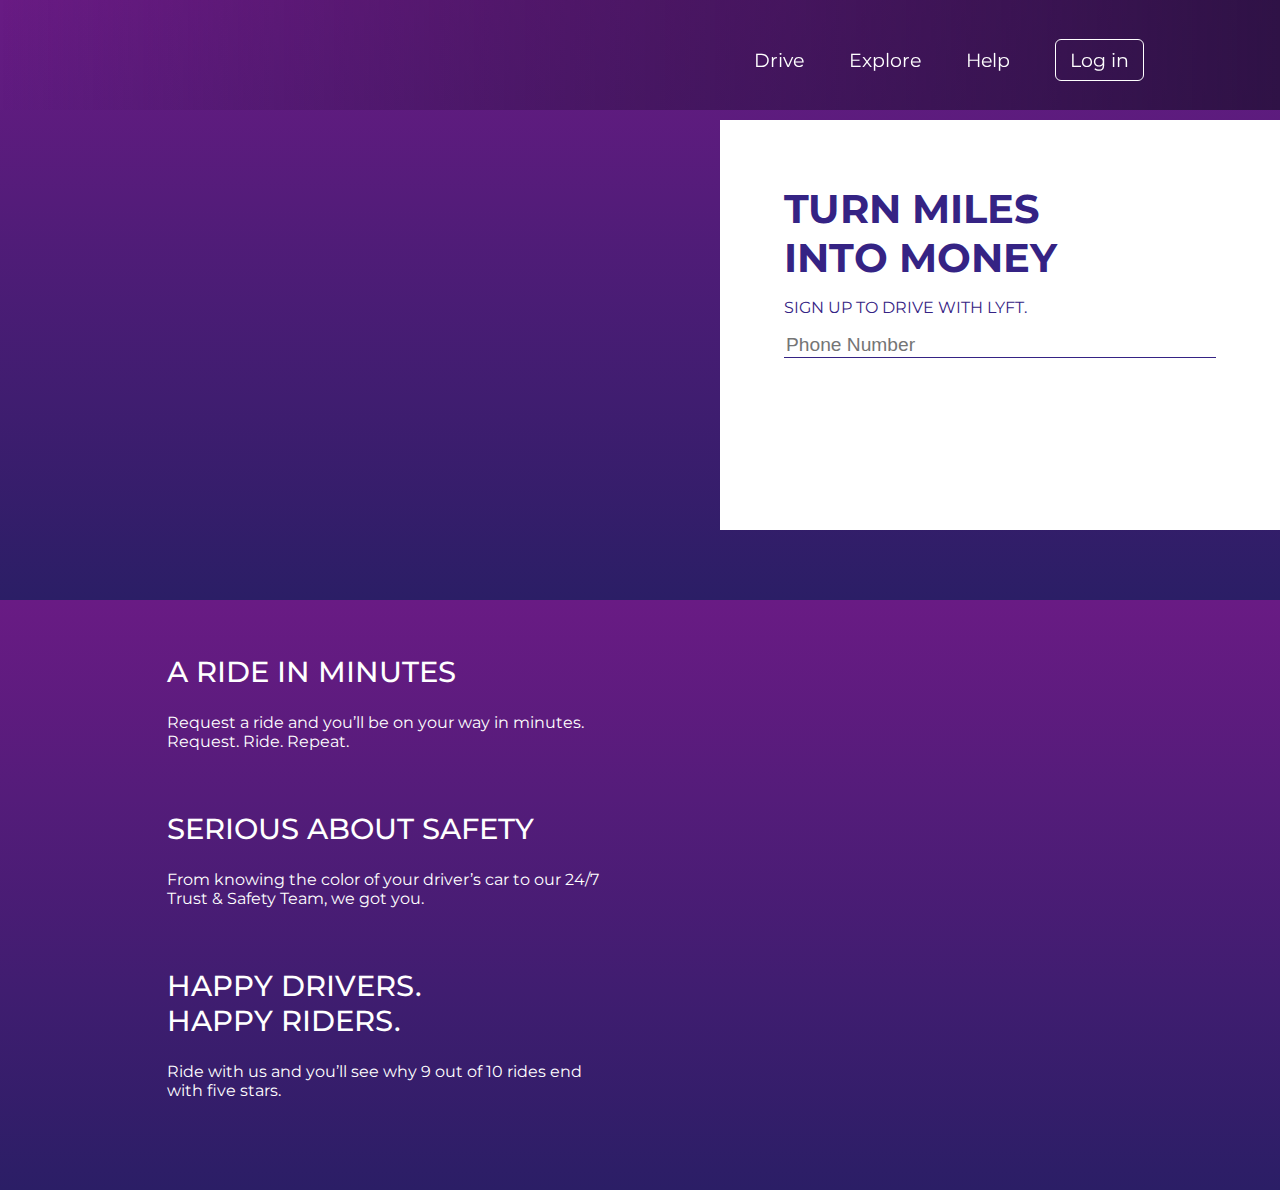
==== index.html @ 68205a85 "Desarrollo header, formulario y seccion aplicacion movil" ====
<!DOCTYPE html>
<html lang="en">
<head>
	<meta charset="UTF-8">
	<title>A ride whenever you need one - Lyft</title>
	<link rel="stylesheet" href="css/main.css">
	<link rel="shortcut icon" href="favicon.ico" type="image/x-icon">
	<link href="https://fonts.googleapis.com/css?family=Montserrat:400,500,700" rel="stylesheet">
	<script src="https://use.fontawesome.com/5317c4f18c.js"></script>
</head>
<body>
	<header>
		<nav>
			<div class="logo"><a href=""><img src="assets/images/logo-white.png" alt=""></a></div>
			<div class="menu"><a href="#">Drive</a>
				<a href="#">Explore</a>
				<a href="#">Help</a>
				<a href="#">Log in</a>
			</div>
		</nav>
		<div class="intro-section"></div>
		<div class="signup-subsection">
			<h1>TURN MILES </h1> 
			<h1>INTO MONEY</h1> 
			<p>SIGN UP TO DRIVE WITH LYFT.</p>
			<form>
				<input type="tel" placeholder="Phone Number">
			</form>
		</div>
	</header>
	<main>  
		<div class="app-section">
			<div class="content">
				<h2>A RIDE IN MINUTES</h2>
				<p>Request a ride and you’ll be on your way in minutes. Request. Ride. Repeat.</p>
				<h2>SERIOUS ABOUT SAFETY</h2>
				<p>From knowing the color of your driver’s car to our 24/7 Trust & Safety Team, we got you.</p>
				<h2>HAPPY DRIVERS.<br>HAPPY RIDERS.</h2>
				<p>Ride with us and you’ll see why 9 out of 10 rides end with five stars.</p>
			</div>
			<img src="assets/images/phone.png" alt="">
		</div>
		
	</main>
	
</body>
</html>
---- css/main.css ----
* {
	-webkit-box-sizing: border-box;
	-moz-box-sizing: border-box;
	box-sizing: border-box;
}

*:before, *:after {
	-webkit-box-sizing: border-box;
	-moz-box-sizing: border-box;
	box-sizing: border-box;
}

body {
	margin: 0 auto;
	font-size: 16px;
	font-family: 'Montserrat', sans-serif;
}

h1 {
	text-transform: uppercase;
	font-size: 2.5em;
	margin: 0;
}

h2 {
	text-transform: uppercase;
	font-size: 1.8em;
	font-weight: 500;
}
/* Menu navegacion Sitio */

header {
	width: 100%;
	height: 600px;
	background: -moz-linear-gradient(#691b84,#2b1e66);
    background: -webkit-linear-gradient(#691b84, #2b1e66);
    background: -o-linear-gradient(#691b84, #2b1e66);
    background: linear-gradient(#691b84, #2b1e66);	
    z-index: 1;
}

nav {
	width: 100%;
	height: 110px;
	background: -moz-linear-gradient(left,transparent,#2f1246);
    background: -webkit-linear-gradient(left,transparent, #2f1246);
    background: -o-linear-gradient(left,transparent, #2f1246);
    background: linear-gradient(left,transparent, #2f1246);
	display: table;
	vertical-align: middle;
	position: fixed;
	z-index: 4;
}

.logo a {
	width: 55%;
	font-size: 2em;
	color: #fff;
	text-decoration: none;
	display: table-cell;
	text-align: center;
}

.logo img {
	width: 64px;
	height: auto;
	margin-left: 80px;
	margin-top: 40px;
	display: table-cell;
	vertical-align: middle;
}

.menu {
	width: 45%;
	padding-left: 30px;
	padding-top: 10px;
	font-family: 'Montserrat', sans-serif;
	font-size: 1.2em;
	display: table-cell;
	vertical-align: middle;
	text-align: left;
}

.menu a {
	margin: 20px;
	color: #fff;
	text-decoration: none;
}

.menu a:hover {
	color: #ff00bf;
}

.menu a:last-child {
	border: 1px solid #fff;
	padding: 8px 14px;
	border-radius: 6px;
}

.menu a:last-child:hover {
	color: #ff00bf;
	border: 1px solid #ff00bf;
	padding: 8px 14px;
	border-radius: 6px;
}

.intro-section {
	width: 100%;
	height: 776px;
	background-image: url(../assets/images/hero.gif);
	background-size: 100%;
	background-repeat: no-repeat;
	position: absolute;
	top: -110px;
	z-index: 2;
}

.signup-subsection {
	width: 560px;
	height: 410px;
	padding: 64px;
	background-color: #fff;
	position: absolute;
	right: 0px;
	top: 120px;
	z-index: 3;
	color: #352384;
}

.signup-subsection input {
	width: 100%;
	border: none;
	border-bottom: 1px solid #352384;
	outline: 0;
	font-size: 1.2em;
}
/* Seccion Caracteristicas Servicio */

.app-section {
	width: 100%;
	min-height: 200px;
	padding: 30px;
	color: #fff;
	display: table;
	vertical-align: middle;
	text-align: center;
	background: -moz-linear-gradient(#691b84,#2b1e66);
    background: -webkit-linear-gradient(#691b84, #2b1e66);
    background: -o-linear-gradient(#691b84, #2b1e66);
    background: linear-gradient(#691b84, #2b1e66);	
}

.app-section img {
	width: 40%;
	height: auto;
	padding: 0px 20px;
	display: inline-block;
}
.content {
	width: 40%;
	margin-right: 10px;
	padding: 0px 20px;
	display: inline-block;
	vertical-align: top;
	text-align: left;
}

.content p {
	margin-bottom: 60px;
}
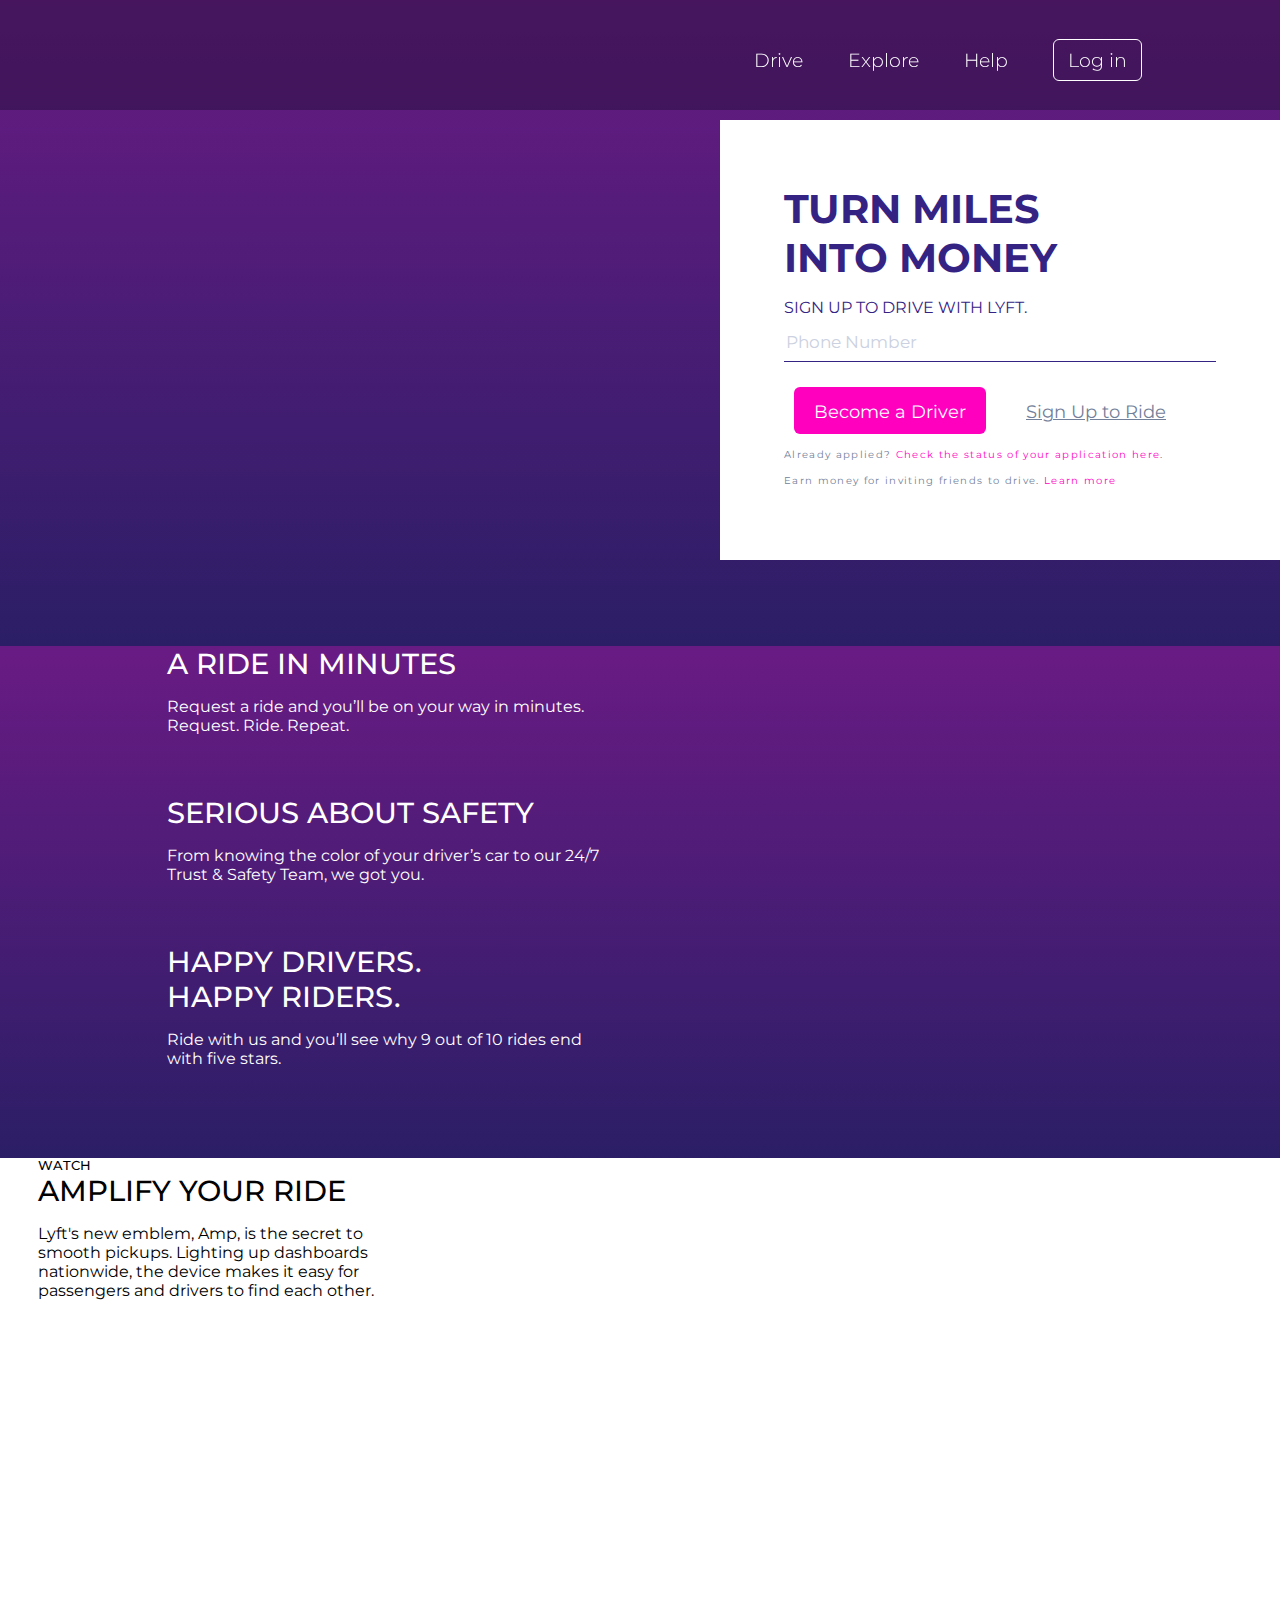
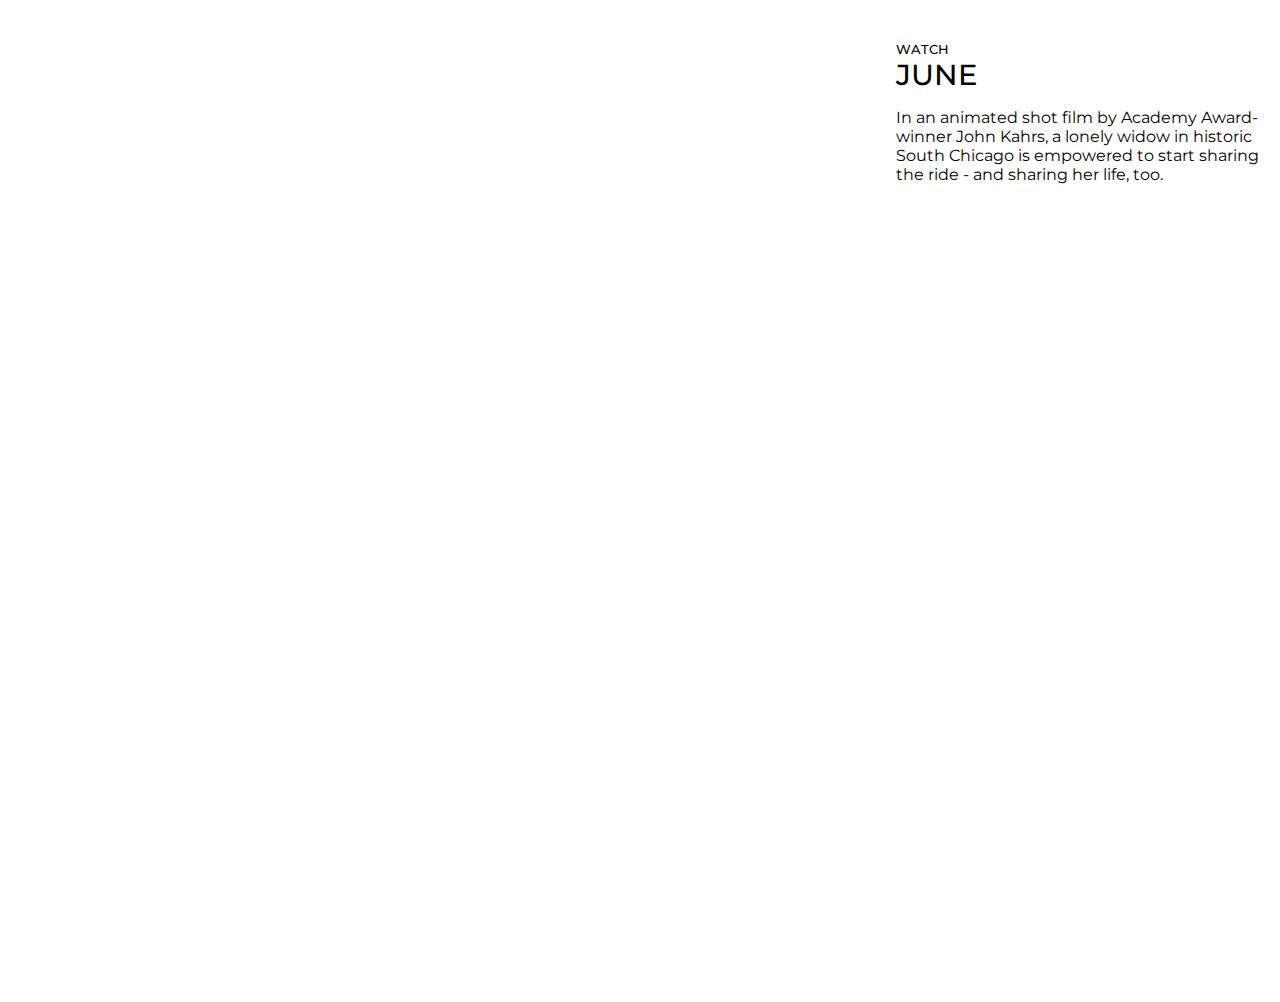
==== commit 852e9c74: "Correcciones Header (menu nav, background), cuadro de registro, se agrega seccion videos" ====
--- a/index.html
+++ b/index.html
@@ -5,7 +5,7 @@
 	<title>A ride whenever you need one - Lyft</title>
 	<link rel="stylesheet" href="css/main.css">
 	<link rel="shortcut icon" href="favicon.ico" type="image/x-icon">
-	<link href="https://fonts.googleapis.com/css?family=Montserrat:400,500,700" rel="stylesheet">
+	<link href="https://fonts.googleapis.com/css?family=Montserrat:300,400,500,700" rel="stylesheet">
 	<script src="https://use.fontawesome.com/5317c4f18c.js"></script>
 </head>
 <body>
@@ -24,8 +24,13 @@
 			<h1>INTO MONEY</h1> 
 			<p>SIGN UP TO DRIVE WITH LYFT.</p>
 			<form>
-				<input type="tel" placeholder="Phone Number">
+				<input type="number" type="tel" placeholder="Phone Number">
 			</form>
+			<div class="btn-register"><a href="#">Become a Driver</a></div> <div class="btn-login">
+			<a href="#">Sign Up to Ride</a></div>
+			<div class="text-info">Already applied? <a href="#">Check the status of your application here</a>.</div>
+			<div class="text-info">Earn money for inviting friends to drive. <a href="">Learn more</a></div>
+			</div>
 		</div>
 	</header>
 	<main>  
@@ -40,6 +45,28 @@
 			</div>
 			<img src="assets/images/phone.png" alt="">
 		</div>
+		<section class="watch-1">
+			<div class="description-video">
+				<h6>Watch</h6>
+				<h2>Amplify Your Ride</h2>
+				<p>Lyft's new emblem, Amp, is the secret to smooth pickups. Lighting up dashboards nationwide, the device makes it easy for passengers and drivers to find each other.</p>
+			</div>
+				<iframe width="854" height="480" src="https://www.youtube.com/embed/fLSmUWOYpKw?rel=0" frameborder="0" allowfullscreen></iframe>
+		</section>
+		<section class="watch-2">
+			<div class="video">
+			<div class="description-video">
+				<h6>Watch</h6>
+				<h2>June</h2>
+				<p>In an animated shot film by Academy Award-winner John Kahrs, a lonely widow in historic South Chicago is empowered to start sharing the ride - and sharing her life, too.</p>
+			</div>
+			</div>
+		</section>
+		<section class="watch-3">
+			<div class="description-video"></div>
+			<div class="video"></div>
+		</section>	
+		</div>
 		
 	</main>
 	
--- a/css/main.css
+++ b/css/main.css
@@ -16,6 +16,7 @@
 	font-family: 'Montserrat', sans-serif;
 }
 
+/* Tamaño fuentes principales */
 h1 {
 	text-transform: uppercase;
 	font-size: 2.5em;
@@ -26,12 +27,20 @@
 	text-transform: uppercase;
 	font-size: 1.8em;
 	font-weight: 500;
+	margin: 0;
+}
+
+h6 {
+	text-transform: uppercase;
+	font-size: 0.8em;
+	font-weight: 500;
+	margin: 0;
 }
 /* Menu navegacion Sitio */
 
 header {
 	width: 100%;
-	height: 600px;
+	height: 646px;
 	background: -moz-linear-gradient(#691b84,#2b1e66);
     background: -webkit-linear-gradient(#691b84, #2b1e66);
     background: -o-linear-gradient(#691b84, #2b1e66);
@@ -42,10 +51,11 @@
 nav {
 	width: 100%;
 	height: 110px;
-	background: -moz-linear-gradient(left,transparent,#2f1246);
-    background: -webkit-linear-gradient(left,transparent, #2f1246);
-    background: -o-linear-gradient(left,transparent, #2f1246);
-    background: linear-gradient(left,transparent, #2f1246);
+	background-color: rgba(46, 18, 68, 0.6);
+	/*background: -moz-linear-gradient(#2f1246,transparent);
+    background: -webkit-linear-gradient( #2f1246,transparent);
+    background: -o-linear-gradient(#2f1246,transparent);
+    background: linear-gradient( #2f1246,transparent);*/
 	display: table;
 	vertical-align: middle;
 	position: fixed;
@@ -54,7 +64,6 @@
 
 .logo a {
 	width: 55%;
-	font-size: 2em;
 	color: #fff;
 	text-decoration: none;
 	display: table-cell;
@@ -75,6 +84,7 @@
 	padding-left: 30px;
 	padding-top: 10px;
 	font-family: 'Montserrat', sans-serif;
+	font-weight: 300;
 	font-size: 1.2em;
 	display: table-cell;
 	vertical-align: middle;
@@ -119,6 +129,7 @@
 	width: 560px;
 	height: 410px;
 	padding: 64px;
+	display: table;
 	background-color: #fff;
 	position: absolute;
 	right: 0px;
@@ -127,19 +138,106 @@
 	color: #352384;
 }
 
+.signup-subsection form {
+	display: block;
+	margin-bottom: 15px;
+}
+
 .signup-subsection input {
 	width: 100%;
+	padding-bottom: 10px;
 	border: none;
 	border-bottom: 1px solid #352384;
 	outline: 0;
+	resize: none;
+	font-size: 0.9em;
+	color: #352384;
+}
+
+input[type=number]::-webkit-inner-spin-button, 
+input[type=number]::-webkit-outer-spin-button { 
+  -webkit-appearance: none; 
+  margin: 0; 
+}
+
+input::placeholder {
+	font-family: 'Montserrat', sans-serif;
 	font-size: 1.2em;
+	color: #cbd1e0;
+}
+
+.text-info {
+	padding: 5px 0px 10px 0px;
+	color: #728099;
+	font-size: 0.6em;
+	letter-spacing: 1pt;
+}
+
+.text-info a {
+	color: #ff00bf;
+	text-decoration: none;
+}
+
+.text-info a:hover {
+	color: #b30086;
+	text-decoration: underline;
+}
+
+.signup-subsection p:first-child {
+	text-transform: uppercase;
+	font-size: 0.9em;
+	letter-spacing: 1pt;
+}
+
+/* Boton Registro conductor */
+
+.btn-register {
+	margin: 10px;
+	padding: 12px 20px;
+	display: inline-block;
+	background-color: #ff00bf;
+	font-size: 1.1em;
+	font-weight: 400;
+	cursor: pointer;
+	border-radius: 6px;
+}
+
+.btn-register a {
+	color: #fff;
+	text-decoration: none;
+	text-align: center;
+	vertical-align: middle;
+}
+
+/* Boton inicio de sesion en cuenta */
+
+.btn-login {
+	margin: 10px;
+	padding: 12px 20px;
+	display: inline-block;
+	font-size: 1.1em;
+	font-weight: 400;
+	cursor: pointer;
+	text-align: center;
+	vertical-align: middle;
+	border-radius: 6px;
+}
+
+.btn-login a {
+	color: #728099;
+	text-decoration: underline;
+}
+
+.btn-login a:hover {
+	color: #b30086;
 }
 /* Seccion Caracteristicas Servicio */
 
 .app-section {
 	width: 100%;
-	min-height: 200px;
-	padding: 30px;
+	min-height: 300px;
+	height: auto;
+	padding: 0px 30px 30px 30px;
 	color: #fff;
 	display: table;
 	vertical-align: middle;
@@ -148,6 +246,7 @@
     background: -webkit-linear-gradient(#691b84, #2b1e66);
     background: -o-linear-gradient(#691b84, #2b1e66);
     background: linear-gradient(#691b84, #2b1e66);	
+
 }
 
 .app-section img {
@@ -168,3 +267,21 @@
 .content p {
 	margin-bottom: 60px;
 }
+
+/* Seccion videos */ 
+
+.watch-1, .watch-2, .watch-3 {
+	width: 100%;
+	min-height: auto;
+	padding: 0px;
+	display: inline-block;
+	text-align: right;
+}
+
+.description-video {
+	width: 30%;
+	height: 480px;
+	display: inline-block;
+	text-align: left;
+	vertical-align: top;
+}
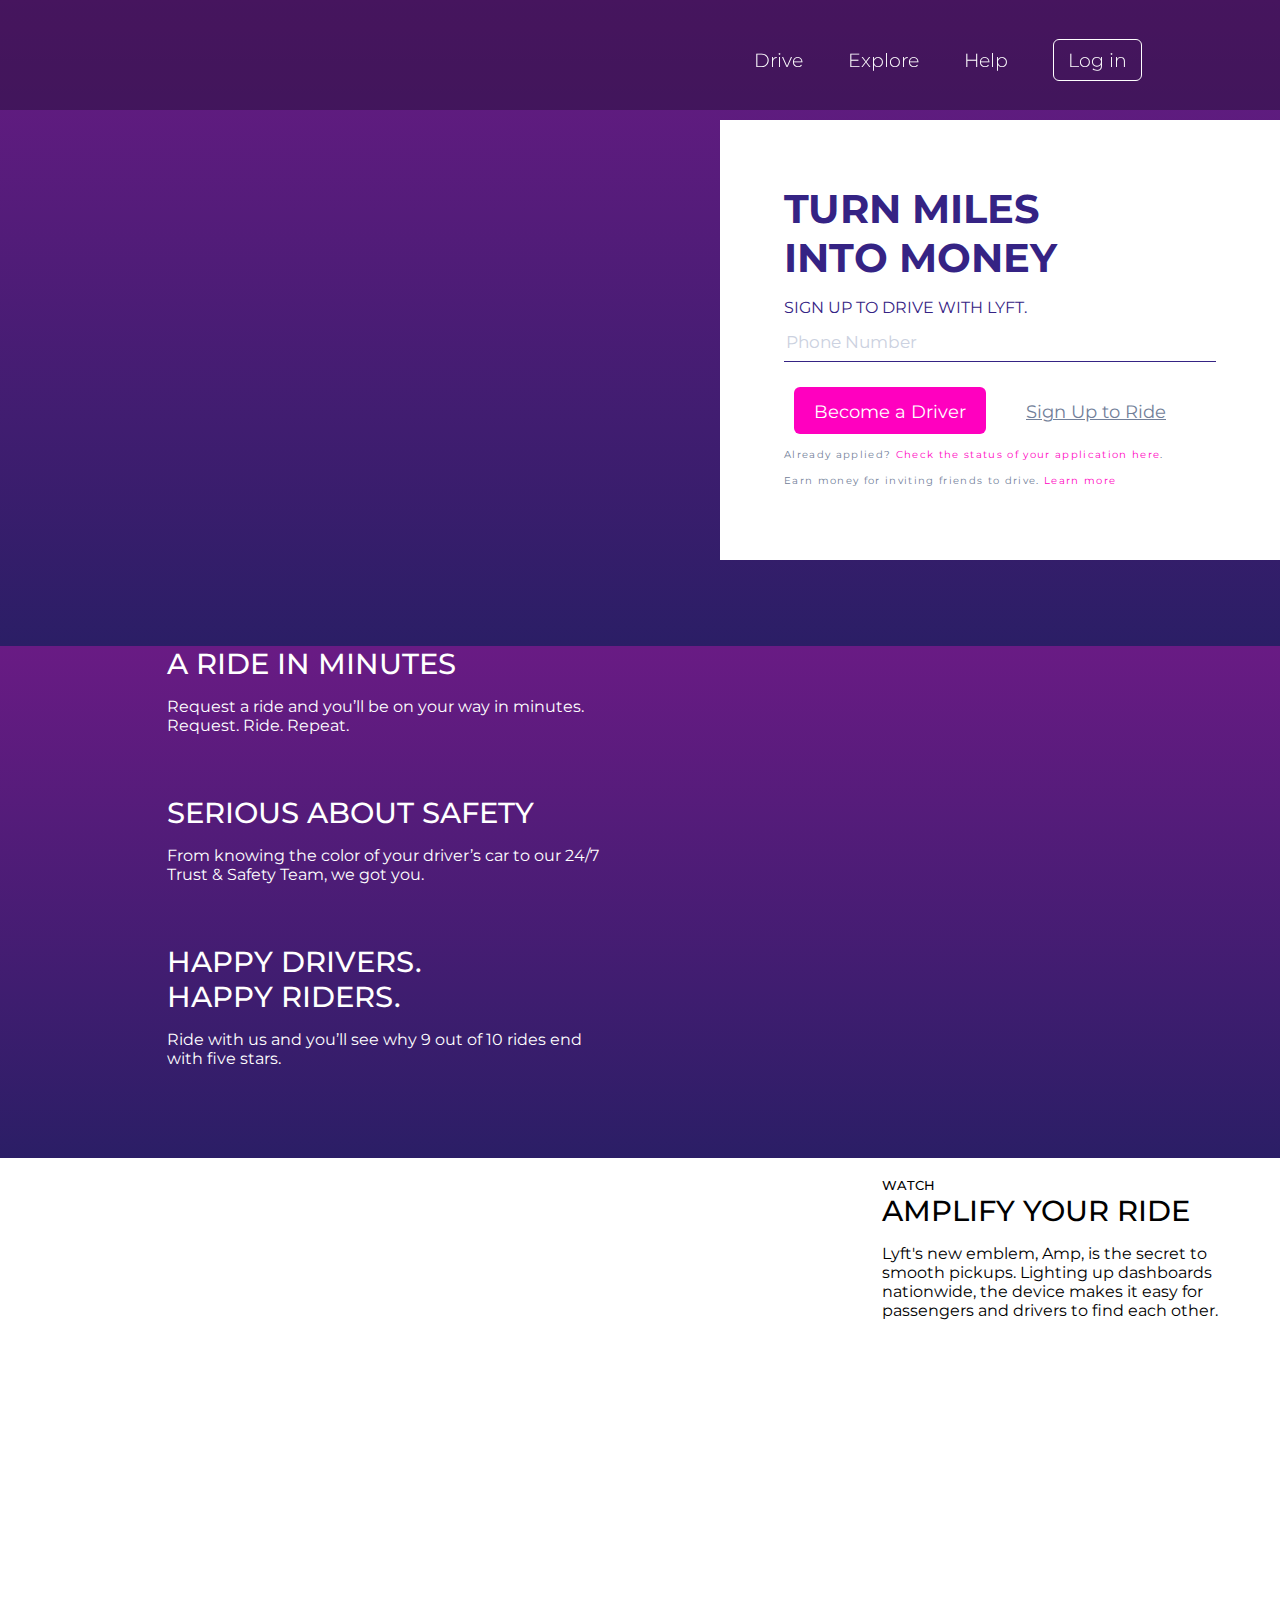
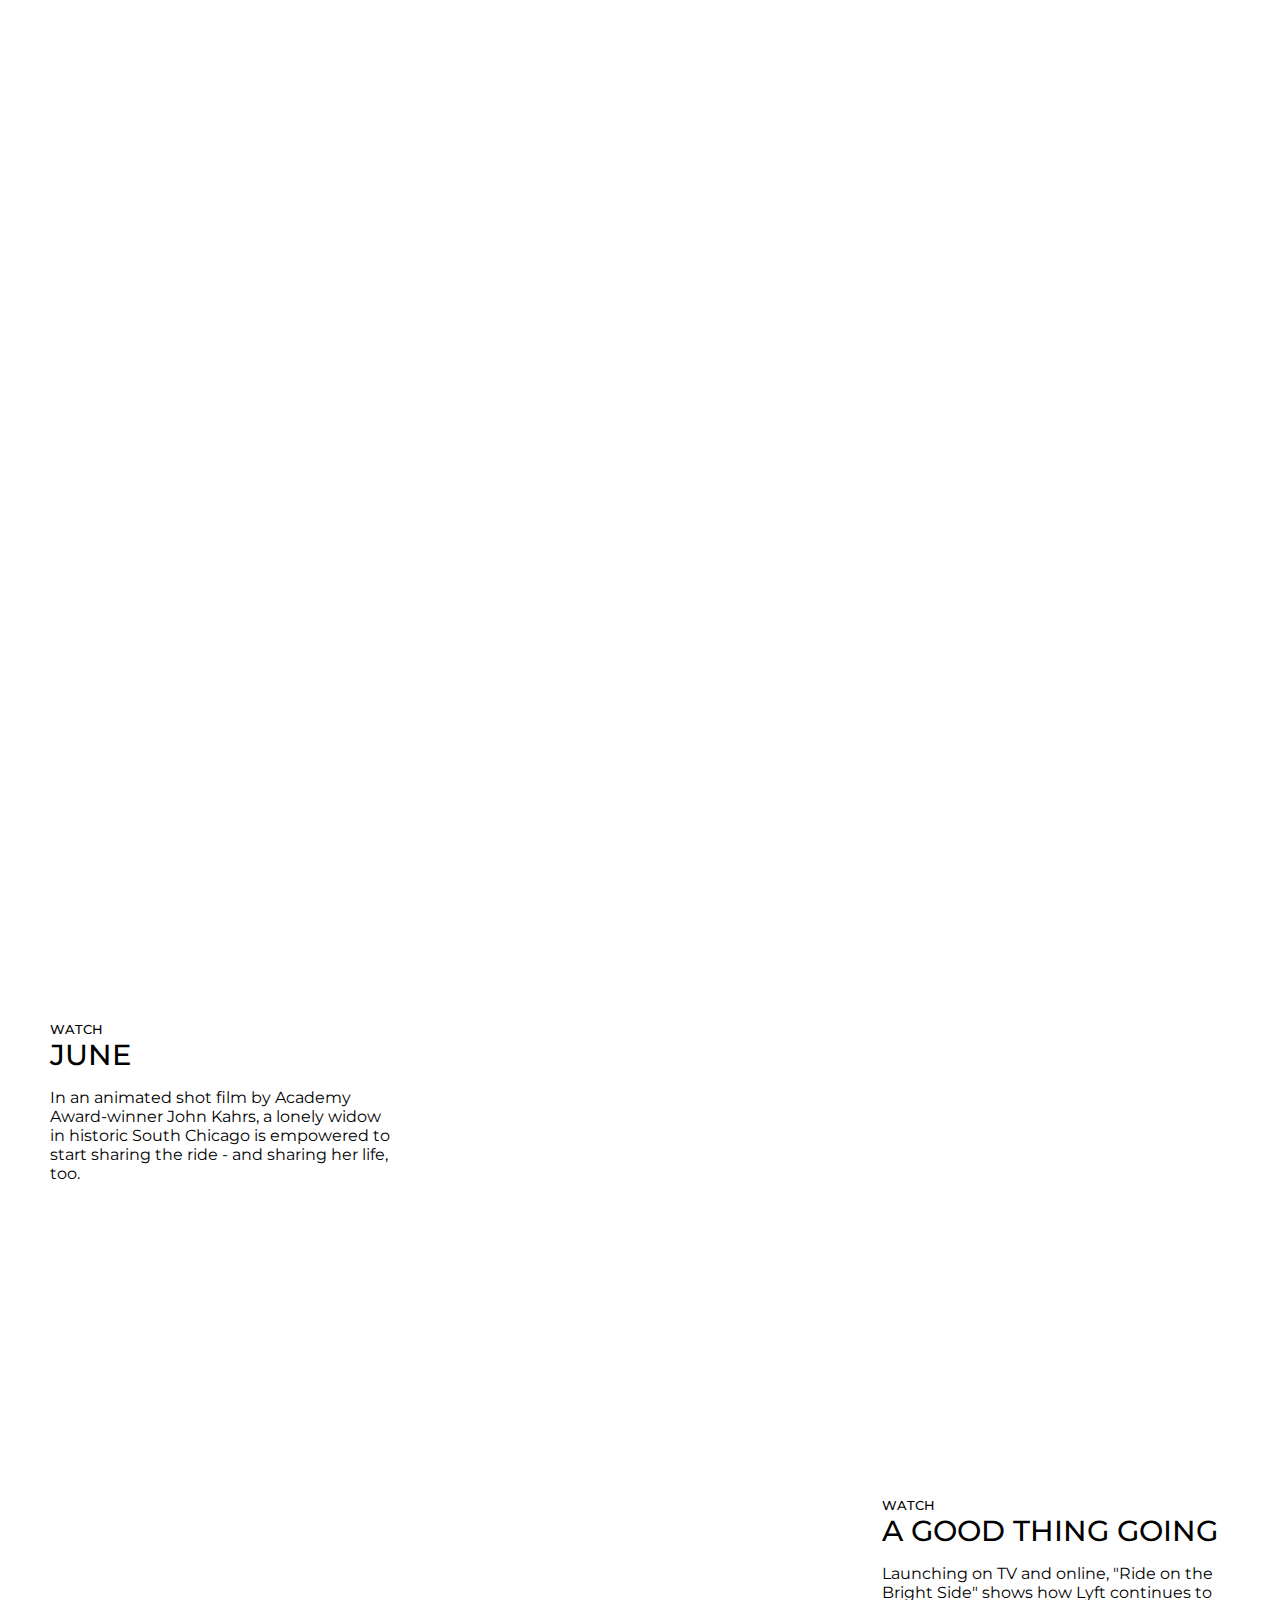
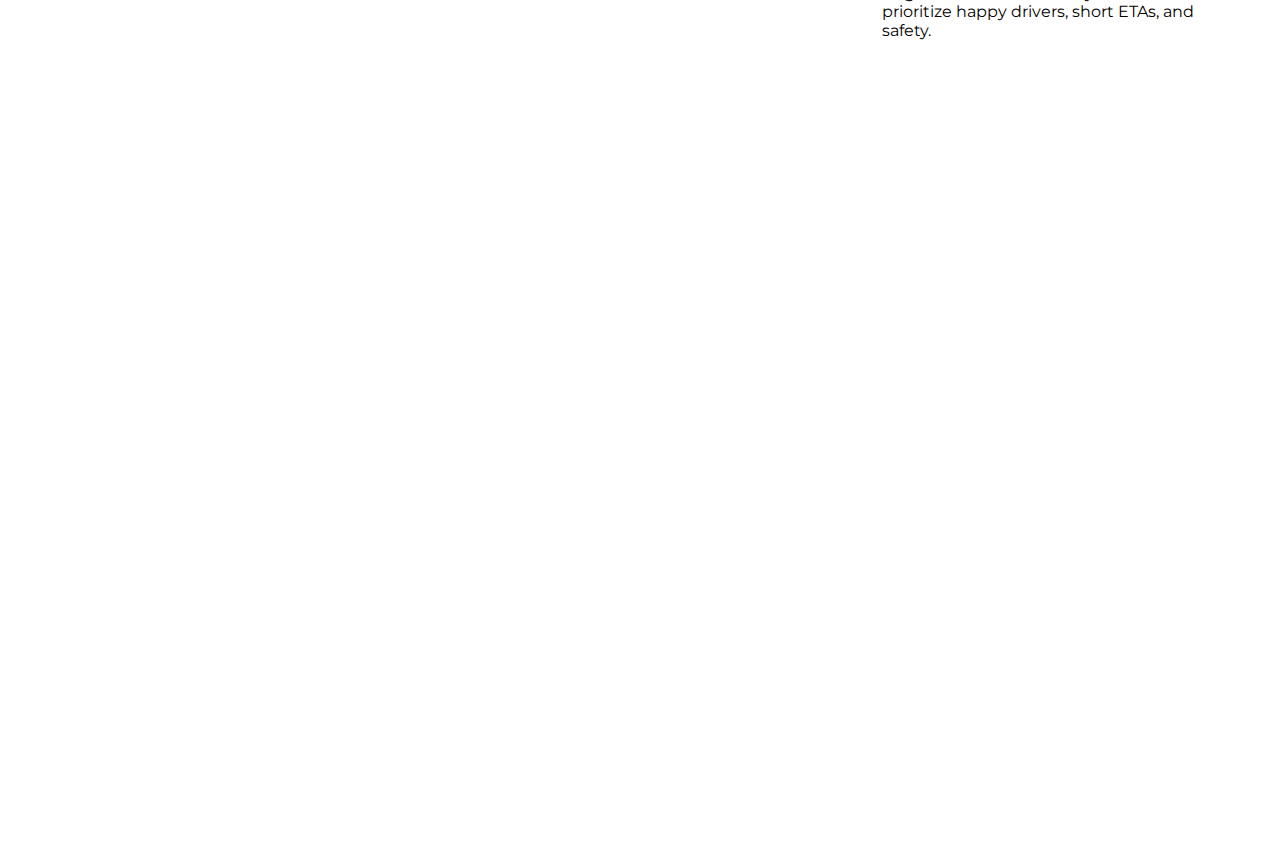
==== commit d491c88c: "Correccion final seccion videos" ====
--- a/index.html
+++ b/index.html
@@ -54,17 +54,20 @@
 				<iframe width="854" height="480" src="https://www.youtube.com/embed/fLSmUWOYpKw?rel=0" frameborder="0" allowfullscreen></iframe>
 		</section>
 		<section class="watch-2">
-			<div class="video">
+			<iframe width="854" height="480" src="https://www.youtube.com/embed/V7j8Aqxmbs8" frameborder="0" allowfullscreen></iframe>
 			<div class="description-video">
 				<h6>Watch</h6>
 				<h2>June</h2>
 				<p>In an animated shot film by Academy Award-winner John Kahrs, a lonely widow in historic South Chicago is empowered to start sharing the ride - and sharing her life, too.</p>
 			</div>
-			</div>
 		</section>
 		<section class="watch-3">
-			<div class="description-video"></div>
-			<div class="video"></div>
+			<div class="description-video">
+				<h6>Watch</h6>
+				<h2>A good thing going</h2>
+				<p>Launching on TV and online, "Ride on the Bright Side" shows how Lyft continues to prioritize happy drivers, short ETAs, and safety.</p>
+			</div>
+			<iframe width="854" height="480" src="https://www.youtube.com/embed/xj2VWLV0xCU" frameborder="0" allowfullscreen></iframe>
 		</section>	
 		</div>
 		
--- a/css/main.css
+++ b/css/main.css
@@ -272,16 +272,29 @@
 
 .watch-1, .watch-2, .watch-3 {
 	width: 100%;
-	min-height: auto;
+	height: 475px;
 	padding: 0px;
-	display: inline-block;
+	display: table;
+}
+
+.watch-1, .watch-3 {
 	text-align: right;
 }
 
+.watch-2 {
+	text-align: left;
+}
+
+.watch-2, .watch-3 {
+	margin-top: -4px;
+}
+
 .description-video {
-	width: 30%;
+	width: 35%;
 	height: 480px;
+	padding: 20px 50px;
 	display: inline-block;
 	text-align: left;
 	vertical-align: top;
 }
+
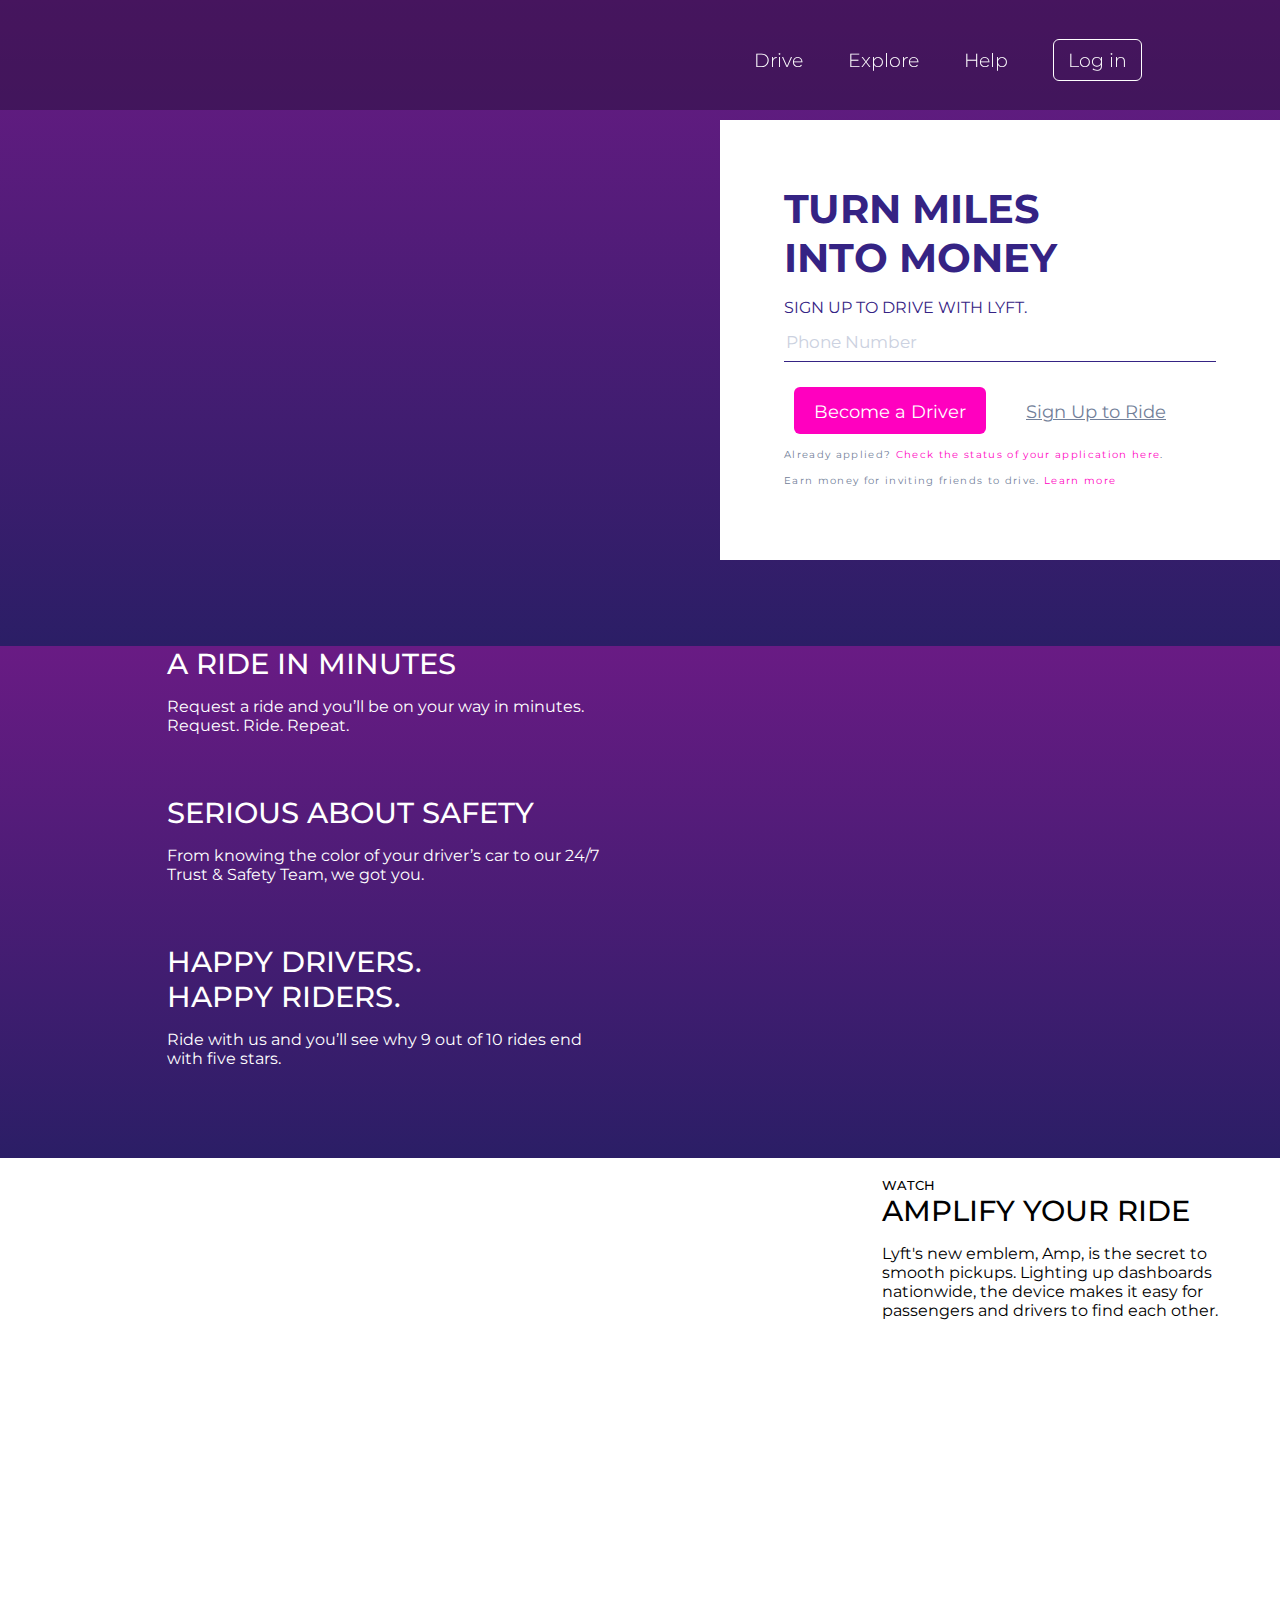
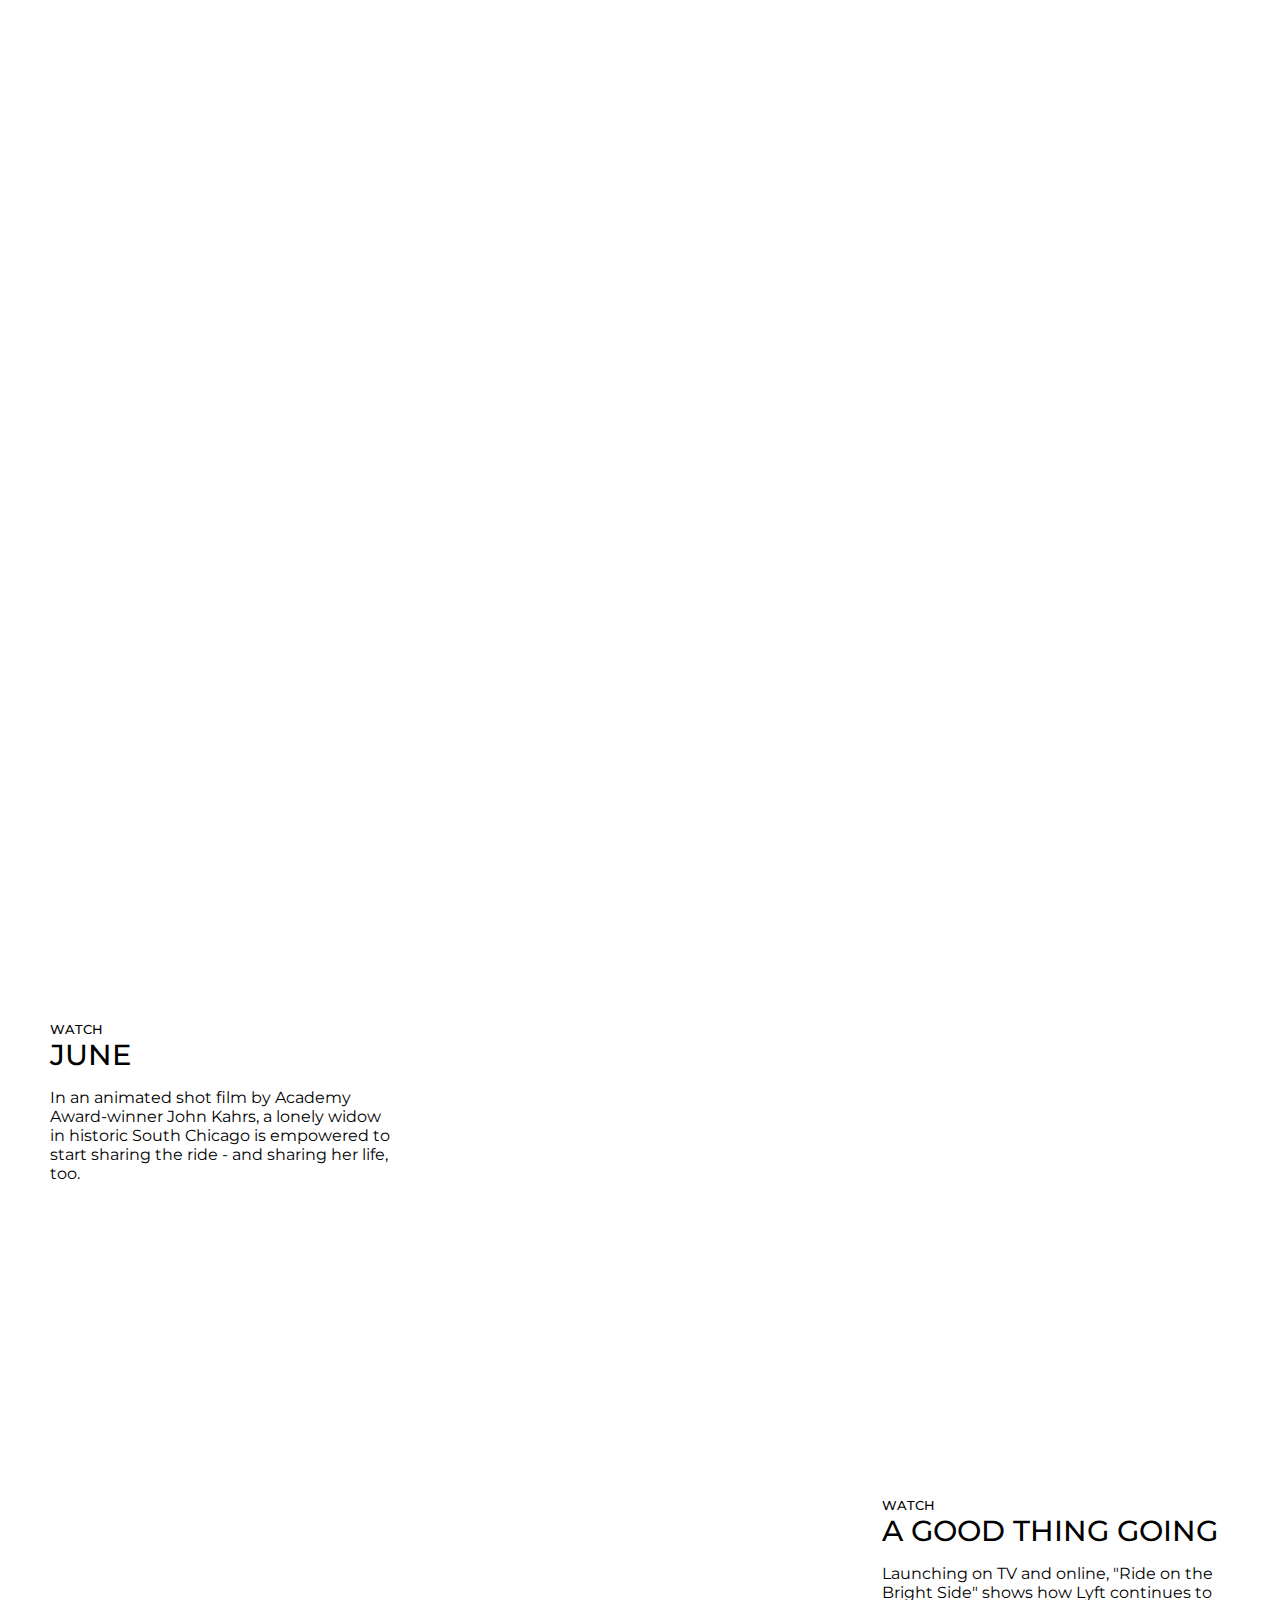
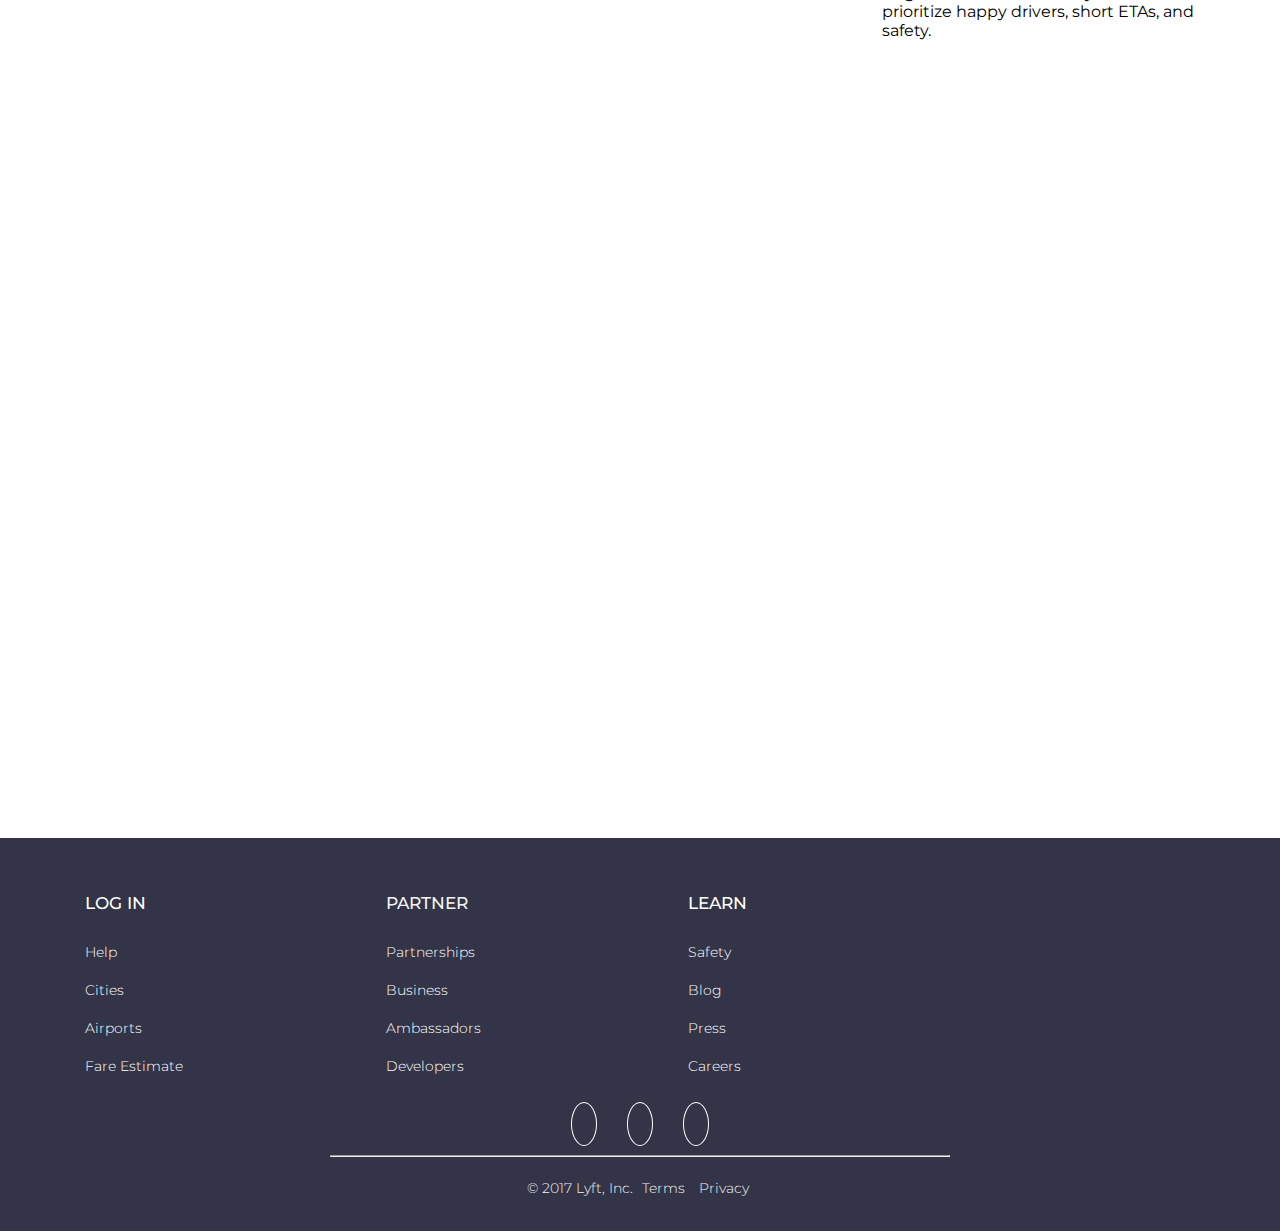
==== commit 3f5d02df: "footer terminado. Correcciones finales OK" ====
--- a/index.html
+++ b/index.html
@@ -69,7 +69,47 @@
 			</div>
 			<iframe width="854" height="480" src="https://www.youtube.com/embed/xj2VWLV0xCU" frameborder="0" allowfullscreen></iframe>
 		</section>	
+	<footer>
+		<div class="footer-column-1">
+			<ul>
+				<li><a href="#"><h4>LOG IN</h4></a></li>
+				<li><a href="#">Help</a></li>
+				<li><a href="#">Cities</a></li>
+				<li><a href="#">Airports</a></li>
+				<li><a href="#">Fare Estimate</a></li>
+			</ul>
+			</div>
+		<div class="footer-column-2">
+			<ul>
+				<li><h4>PARTNER</h4></li>
+				<li><a href="#">Partnerships</a></li>
+				<li><a href="#">Business</a></li>
+				<li><a href="#">Ambassadors</a></li>	
+				<li><a href="#">Developers</a></li>	
+			</ul>
 		</div>
+		<div class="footer-column-3">
+			<ul>
+				<li><a href="#"><h4>LEARN</h4></a></li>
+				<li><a href="#">Safety</a></li>
+				<li><a href="#">Blog</a></li>
+				<li><a href="#">Press</a></li>
+				<li><a href="#">Careers</a></li>
+			</ul>
+		</div>
+		<div class="footer-column-4">
+			<p><img src="assets/images/apple-store.svg" alt=""></p>
+			<p><img src="assets/images/google-play.png" alt=""></p>
+			<p><img src="assets/images/microsoft.png" alt=""></p>
+		</div>
+		<p>
+			<a href="#"><i class="fa fa-twitter fa-lg" aria-hidden="true"></i></a> 
+			<a href="#"><i class="fa fa-facebook fa-lg" aria-hidden="true"></i></a>
+			<a href="#"><i class="fa fa-instagram fa-lg" aria-hidden="true"></i></a>
+		</p>
+		<hr>
+      	<p>&#169; 2017 Lyft, Inc. <a href="#">Terms</a> <a href="#">Privacy</a></p>
+	</footer>
 		
 	</main>
 	
--- a/css/main.css
+++ b/css/main.css
@@ -28,6 +28,13 @@
 	font-size: 1.8em;
 	font-weight: 500;
 	margin: 0;
+}
+
+h4 {
+	text-transform: uppercase;
+	font-size: 1.2em;
+	font-weight: 500;
+	margin: 10px 0px;
 }
 
 h6 {
@@ -298,3 +305,88 @@
 	vertical-align: top;
 }
 
+/* Pie de Pagina */
+
+footer {
+	width: 100%;
+	padding: 20px;
+	margin-top: -4px;
+	height: auto;
+	color: #f3f3f5;
+	font-size: .9em;
+	font-weight: 300;
+	background-color: #333447;
+	display: block;
+}
+
+footer p {
+	width: 100%;
+	color: #f3f3f5;
+	text-align: center;
+	display: inline-block;
+	vertical-align: middle;
+}
+
+footer p a {
+	color: #f3f3f5;
+	text-decoration: none;
+	margin: 0px 5px;
+}
+
+.fa-twitter, .fa-facebook, .fa-instagram {
+	width: 40px;
+	height: 40px;
+	padding: 12px;
+	margin: 0px 10px;
+	border: 1px solid  white;
+	border-radius: 50%;
+	vertical-align: middle;
+	text-align: center;
+
+}
+
+.footer-column-1, .footer-column-2, .footer-column-3 {
+	width: 20%;
+	height: auto;
+	margin: 0% 2%;
+	display: inline-block;
+	text-align: left;
+	vertical-align: top;
+}
+
+.footer-column-4 {
+	width: 20%;
+	height: auto;
+	margin: 0% 2%;
+	display: inline-block;
+	text-align: right;
+	vertical-align: top;
+}
+
+.footer-column-4 img {
+	width: 135px;
+	height: auto;
+}
+.footer-column-1 p, .footer-column-2 p, .footer-column-3 p {
+	font-size: 1em;
+}
+
+.footer-column-1 a, .footer-column-2 a, .footer-column-3 a {
+	color: #fff;
+	text-decoration: none;
+}
+
+.footer-column-1 a:hover, .footer-column-2 a:hover, .footer-column-3 a:hover {
+	text-decoration: underline;
+	color: #ff00bf;
+}
+
+ul li {
+	list-style: none;
+	padding: 10px 0px;
+}
+
+hr {
+	width: 50%;
+}
+
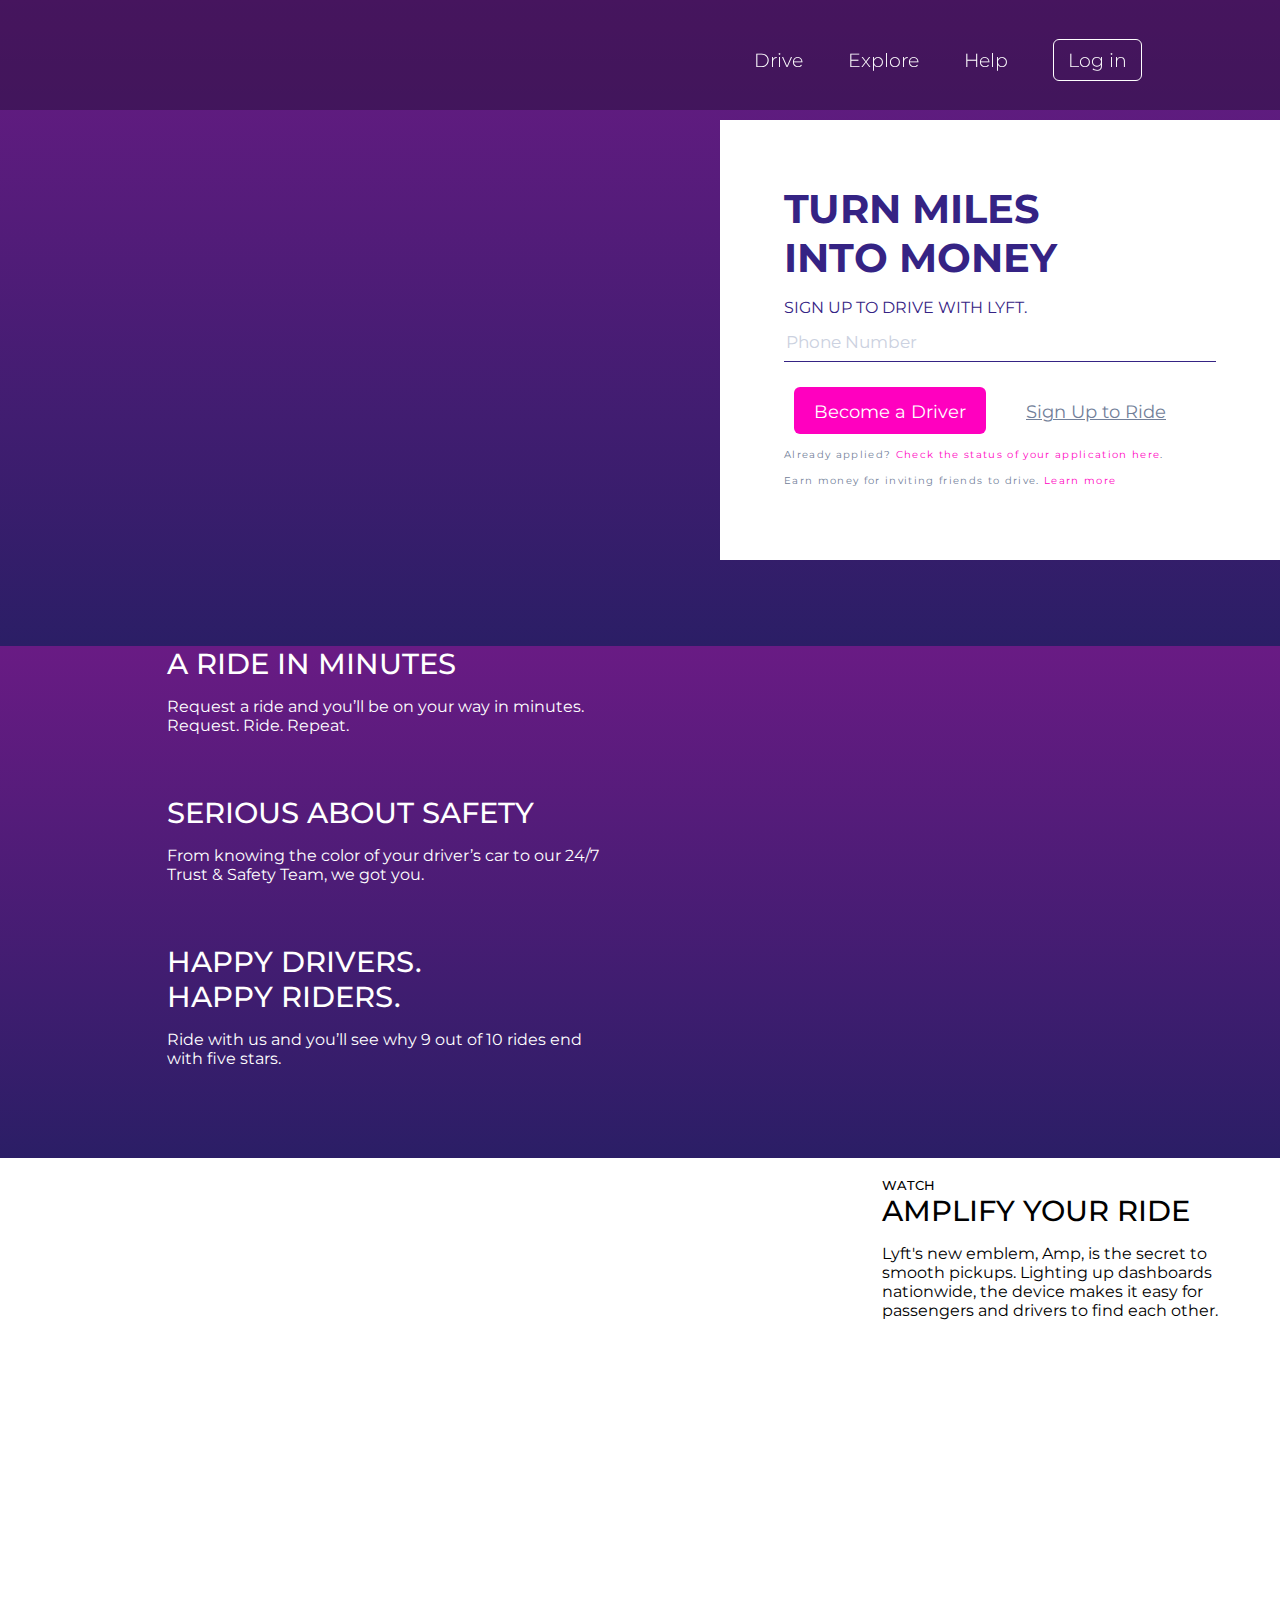
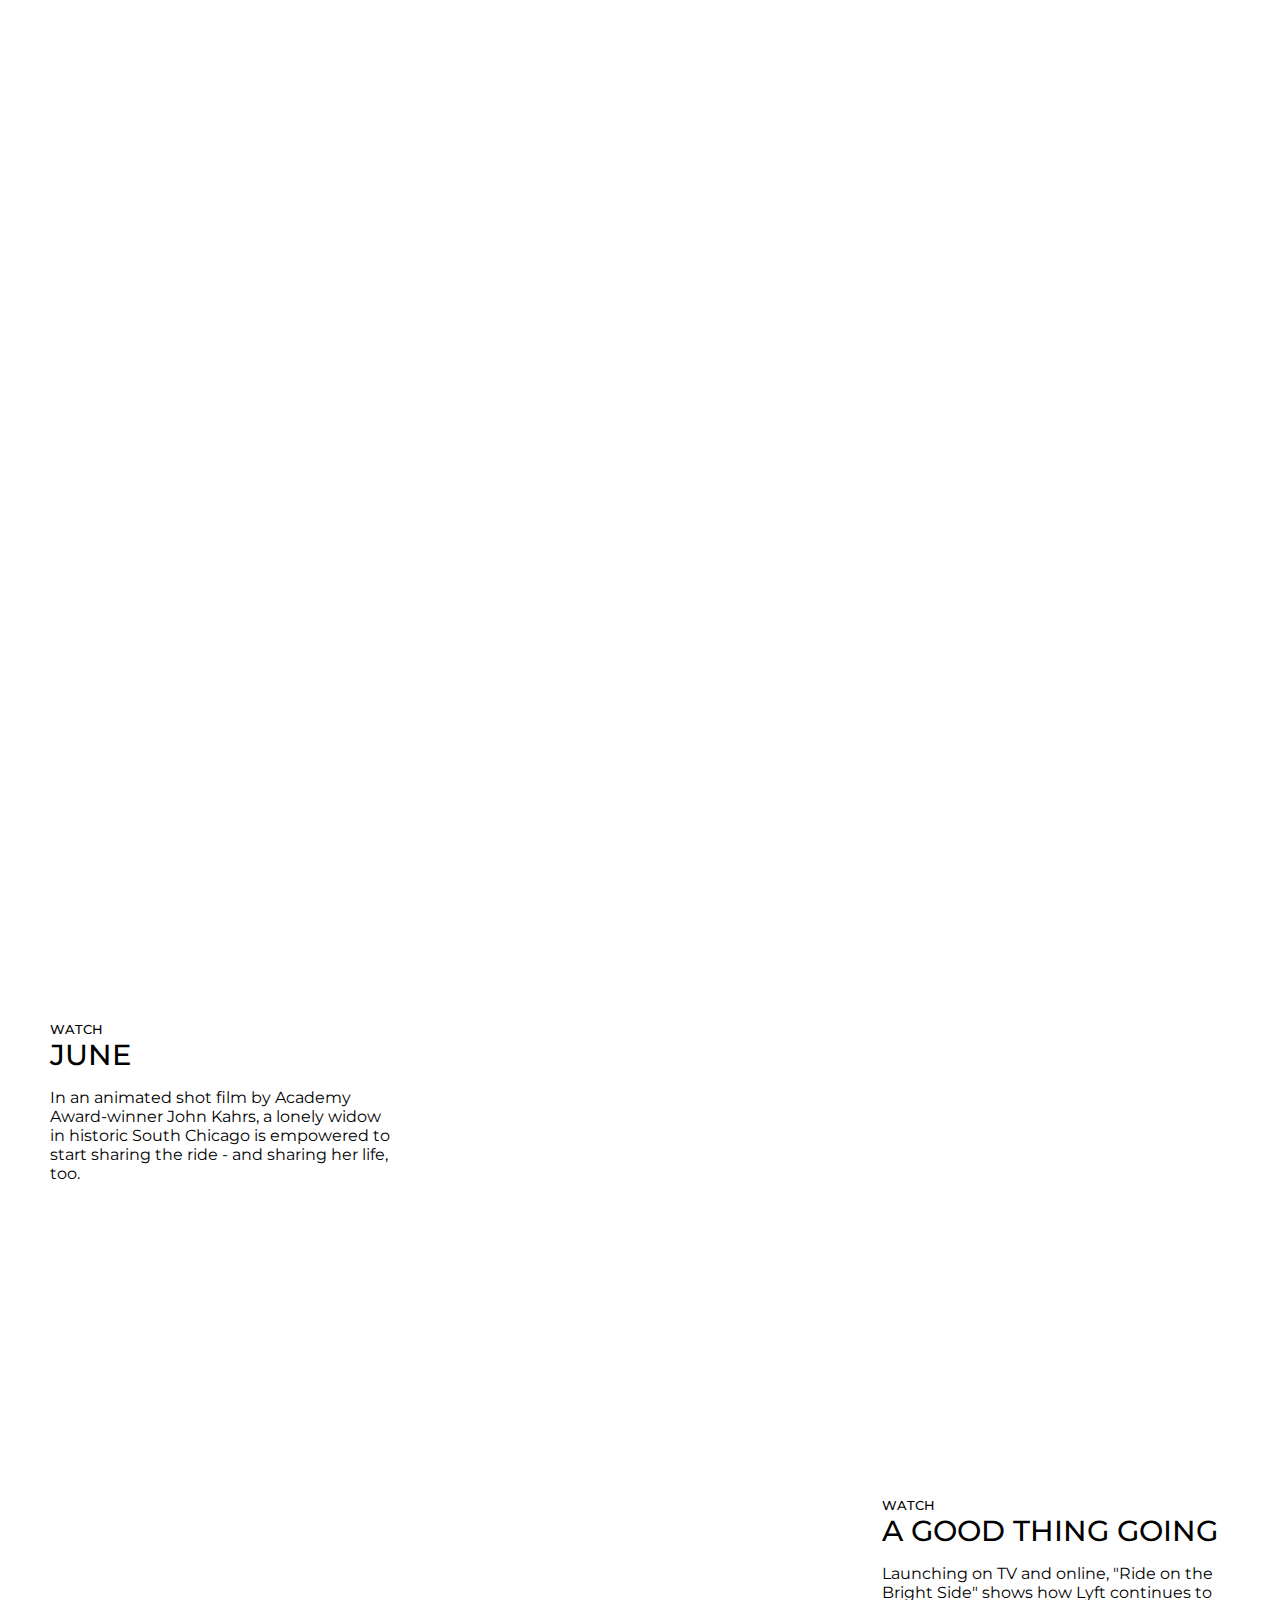
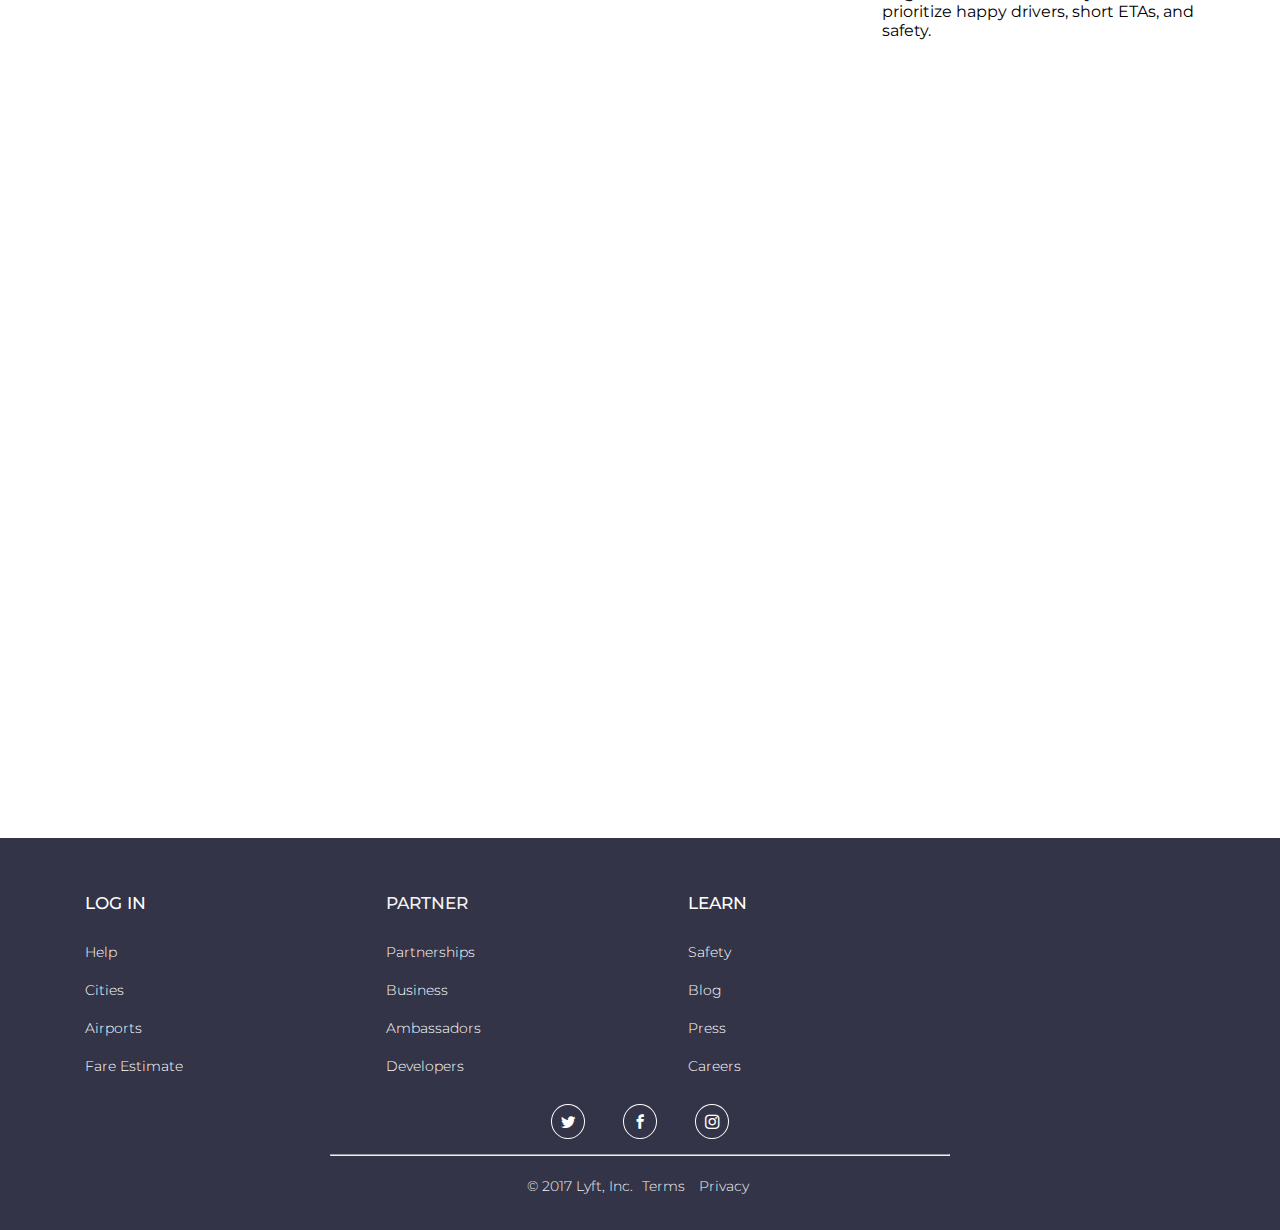
==== commit 5326cf18: "Reemplazo iconos icomoon y arreglos finales" ====
--- a/index.html
+++ b/index.html
@@ -6,19 +6,22 @@
 	<link rel="stylesheet" href="css/main.css">
 	<link rel="shortcut icon" href="favicon.ico" type="image/x-icon">
 	<link href="https://fonts.googleapis.com/css?family=Montserrat:300,400,500,700" rel="stylesheet">
-	<script src="https://use.fontawesome.com/5317c4f18c.js"></script>
+	<link rel="stylesheet" href="icomoon/style.css">
 </head>
 <body>
+	<!-- Encabezado y Menu-->
 	<header>
 		<nav>
 			<div class="logo"><a href=""><img src="assets/images/logo-white.png" alt=""></a></div>
 			<div class="menu"><a href="#">Drive</a>
-				<a href="#">Explore</a>
+				<a href="#">Explore <i class="fa fa-angle-down" aria-hidden="true"></i></a>
 				<a href="#">Help</a>
 				<a href="#">Log in</a>
 			</div>
 		</nav>
+		<!-- Seccion Caracteristicas Servicio -->
 		<div class="intro-section"></div>
+		<!-- Cuadro de Inscripcion -->
 		<div class="signup-subsection">
 			<h1>TURN MILES </h1> 
 			<h1>INTO MONEY</h1> 
@@ -69,6 +72,7 @@
 			</div>
 			<iframe width="854" height="480" src="https://www.youtube.com/embed/xj2VWLV0xCU" frameborder="0" allowfullscreen></iframe>
 		</section>	
+	<!-- Pie de Pagina -->
 	<footer>
 		<div class="footer-column-1">
 			<ul>
@@ -103,9 +107,9 @@
 			<p><img src="assets/images/microsoft.png" alt=""></p>
 		</div>
 		<p>
-			<a href="#"><i class="fa fa-twitter fa-lg" aria-hidden="true"></i></a> 
-			<a href="#"><i class="fa fa-facebook fa-lg" aria-hidden="true"></i></a>
-			<a href="#"><i class="fa fa-instagram fa-lg" aria-hidden="true"></i></a>
+			<a href="#"><span class="icon-twitter2"></span></a></span>
+			<span><a href="#"><span class="icon-facebook2"></span></a></span>
+			<a href="#"><span class="icon-instagram"></span></a>
 		</p>
 		<hr>
       	<p>&#169; 2017 Lyft, Inc. <a href="#">Terms</a> <a href="#">Privacy</a></p>
--- a/css/main.css
+++ b/css/main.css
@@ -59,10 +59,6 @@
 	width: 100%;
 	height: 110px;
 	background-color: rgba(46, 18, 68, 0.6);
-	/*background: -moz-linear-gradient(#2f1246,transparent);
-    background: -webkit-linear-gradient( #2f1246,transparent);
-    background: -o-linear-gradient(#2f1246,transparent);
-    background: linear-gradient( #2f1246,transparent);*/
 	display: table;
 	vertical-align: middle;
 	position: fixed;
@@ -238,6 +234,7 @@
 .btn-login a:hover {
 	color: #b30086;
 }
+
 /* Seccion Caracteristicas Servicio */
 
 .app-section {
@@ -253,7 +250,6 @@
     background: -webkit-linear-gradient(#691b84, #2b1e66);
     background: -o-linear-gradient(#691b84, #2b1e66);
     background: linear-gradient(#691b84, #2b1e66);	
-
 }
 
 .app-section img {
@@ -333,17 +329,30 @@
 	margin: 0px 5px;
 }
 
-.fa-twitter, .fa-facebook, .fa-instagram {
-	width: 40px;
-	height: 40px;
-	padding: 12px;
-	margin: 0px 10px;
-	border: 1px solid  white;
+/* Iconos Redes Sociales */
+
+.icon-twitter2:before {
+  content: "\e900";
+}
+
+.icon-facebook2:before {
+  content: "\e902";
+}
+
+.icon-instagram:before {
+  content: "\e901";
+}
+
+
+.icon-twitter2, .icon-instagram, .icon-facebook2 {
+	padding: 9px;
+	margin: 12px;
+	color: #fff;
+	border: 1px solid #fff;
 	border-radius: 50%;
-	vertical-align: middle;
-	text-align: center;
-
-}
+}
+
+/* Columnas Pie de Pagina */ 
 
 .footer-column-1, .footer-column-2, .footer-column-3 {
 	width: 20%;
@@ -358,6 +367,7 @@
 	width: 20%;
 	height: auto;
 	margin: 0% 2%;
+	padding-top: 15px;
 	display: inline-block;
 	text-align: right;
 	vertical-align: top;
@@ -367,6 +377,7 @@
 	width: 135px;
 	height: auto;
 }
+
 .footer-column-1 p, .footer-column-2 p, .footer-column-3 p {
 	font-size: 1em;
 }
--- a/icomoon/style.css
+++ b/icomoon/style.css
@@ -0,0 +1,56 @@
+@font-face {
+  font-family: 'icomoon';
+  src:  url('fonts/icomoon.eot?9pjgk');
+  src:  url('fonts/icomoon.eot?9pjgk#iefix') format('embedded-opentype'),
+    url('fonts/icomoon.ttf?9pjgk') format('truetype'),
+    url('fonts/icomoon.woff?9pjgk') format('woff'),
+    url('fonts/icomoon.svg?9pjgk#icomoon') format('svg');
+  font-weight: normal;
+  font-style: normal;
+}
+
+[class^="icon-"], [class*=" icon-"] {
+  /* use !important to prevent issues with browser extensions that change fonts */
+  font-family: 'icomoon' !important;
+  speak: none;
+  font-style: normal;
+  font-weight: normal;
+  font-variant: normal;
+  text-transform: none;
+  line-height: 1;
+
+  /* Better Font Rendering =========== */
+  -webkit-font-smoothing: antialiased;
+  -moz-osx-font-smoothing: grayscale;
+}
+
+.icon-twitter2:before {
+  content: "\e900";
+}
+.icon-brand:before {
+  content: "\e900";
+}
+.icon-tweet:before {
+  content: "\e900";
+}
+.icon-social:before {
+  content: "\e900";
+}
+.icon-instagram:before {
+  content: "\e901";
+}
+.icon-brand2:before {
+  content: "\e901";
+}
+.icon-social2:before {
+  content: "\e901";
+}
+.icon-facebook2:before {
+  content: "\e902";
+}
+.icon-brand3:before {
+  content: "\e902";
+}
+.icon-social3:before {
+  content: "\e902";
+}
